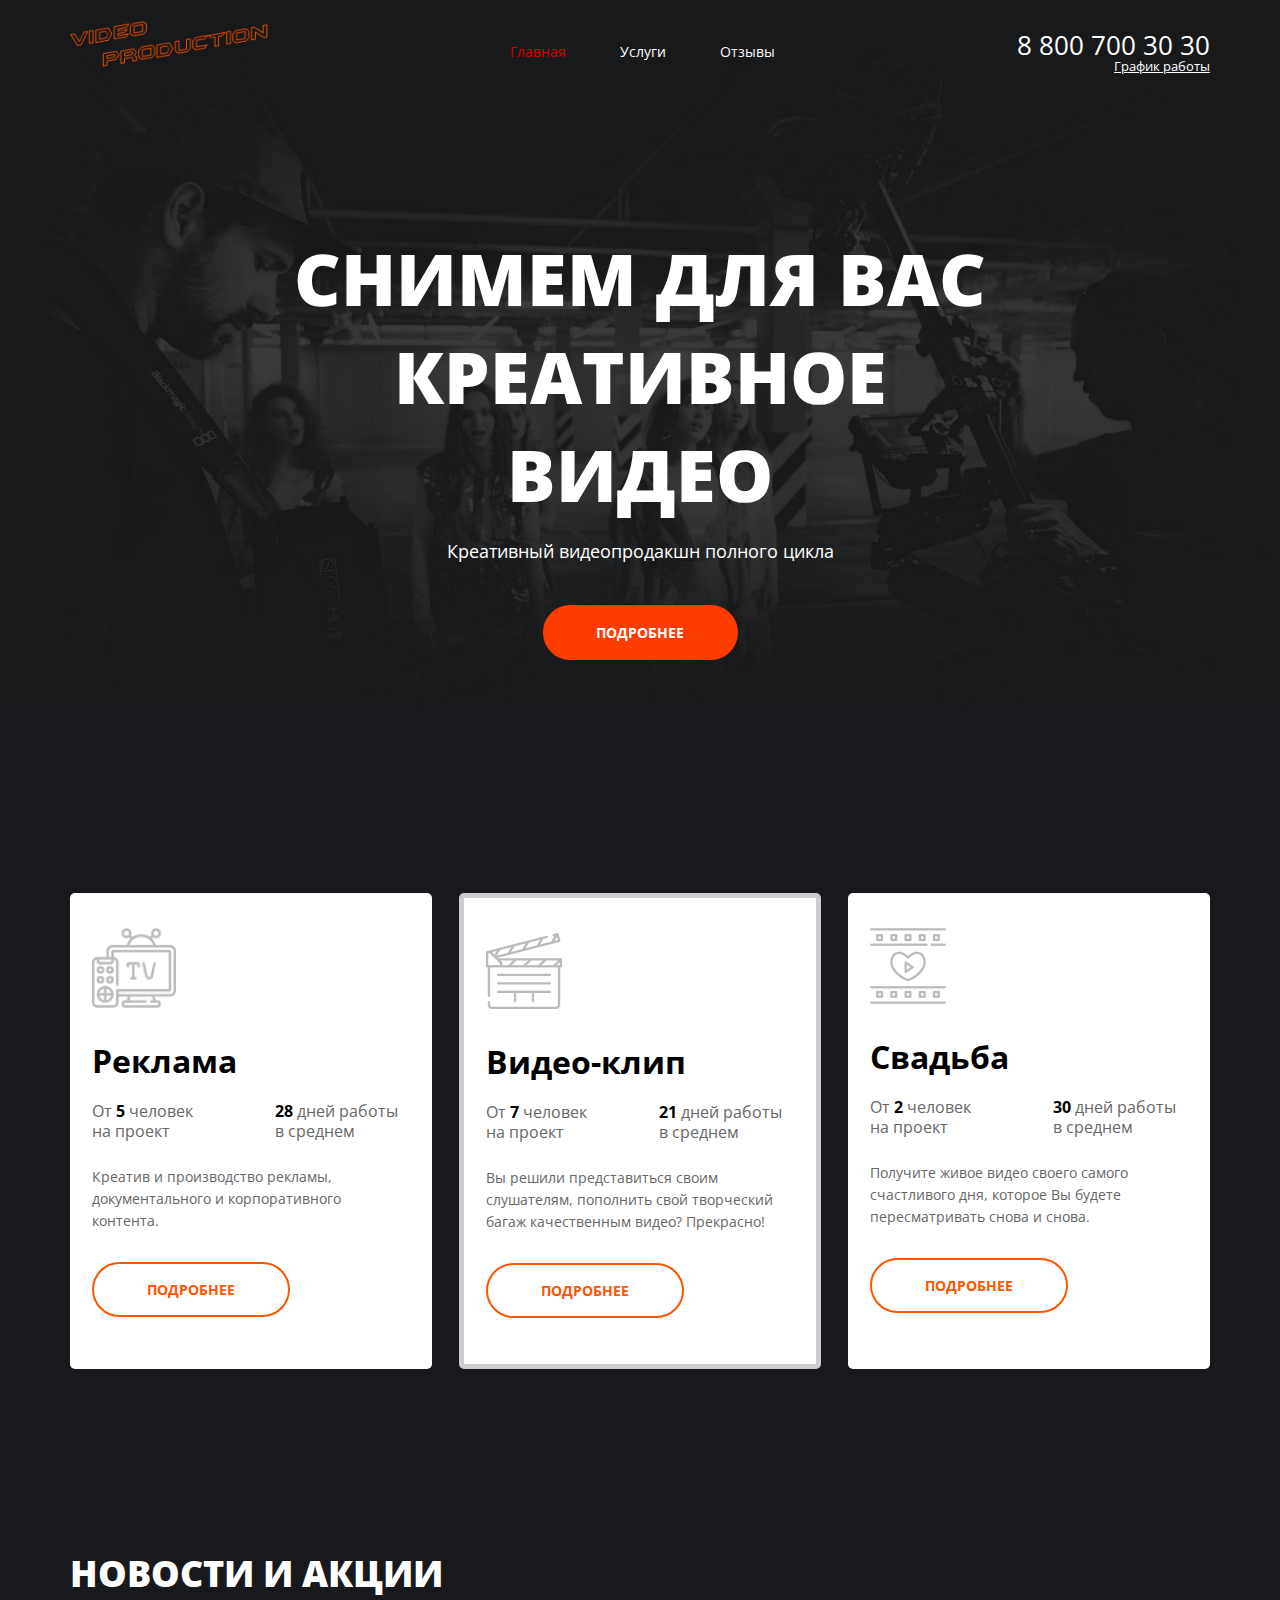
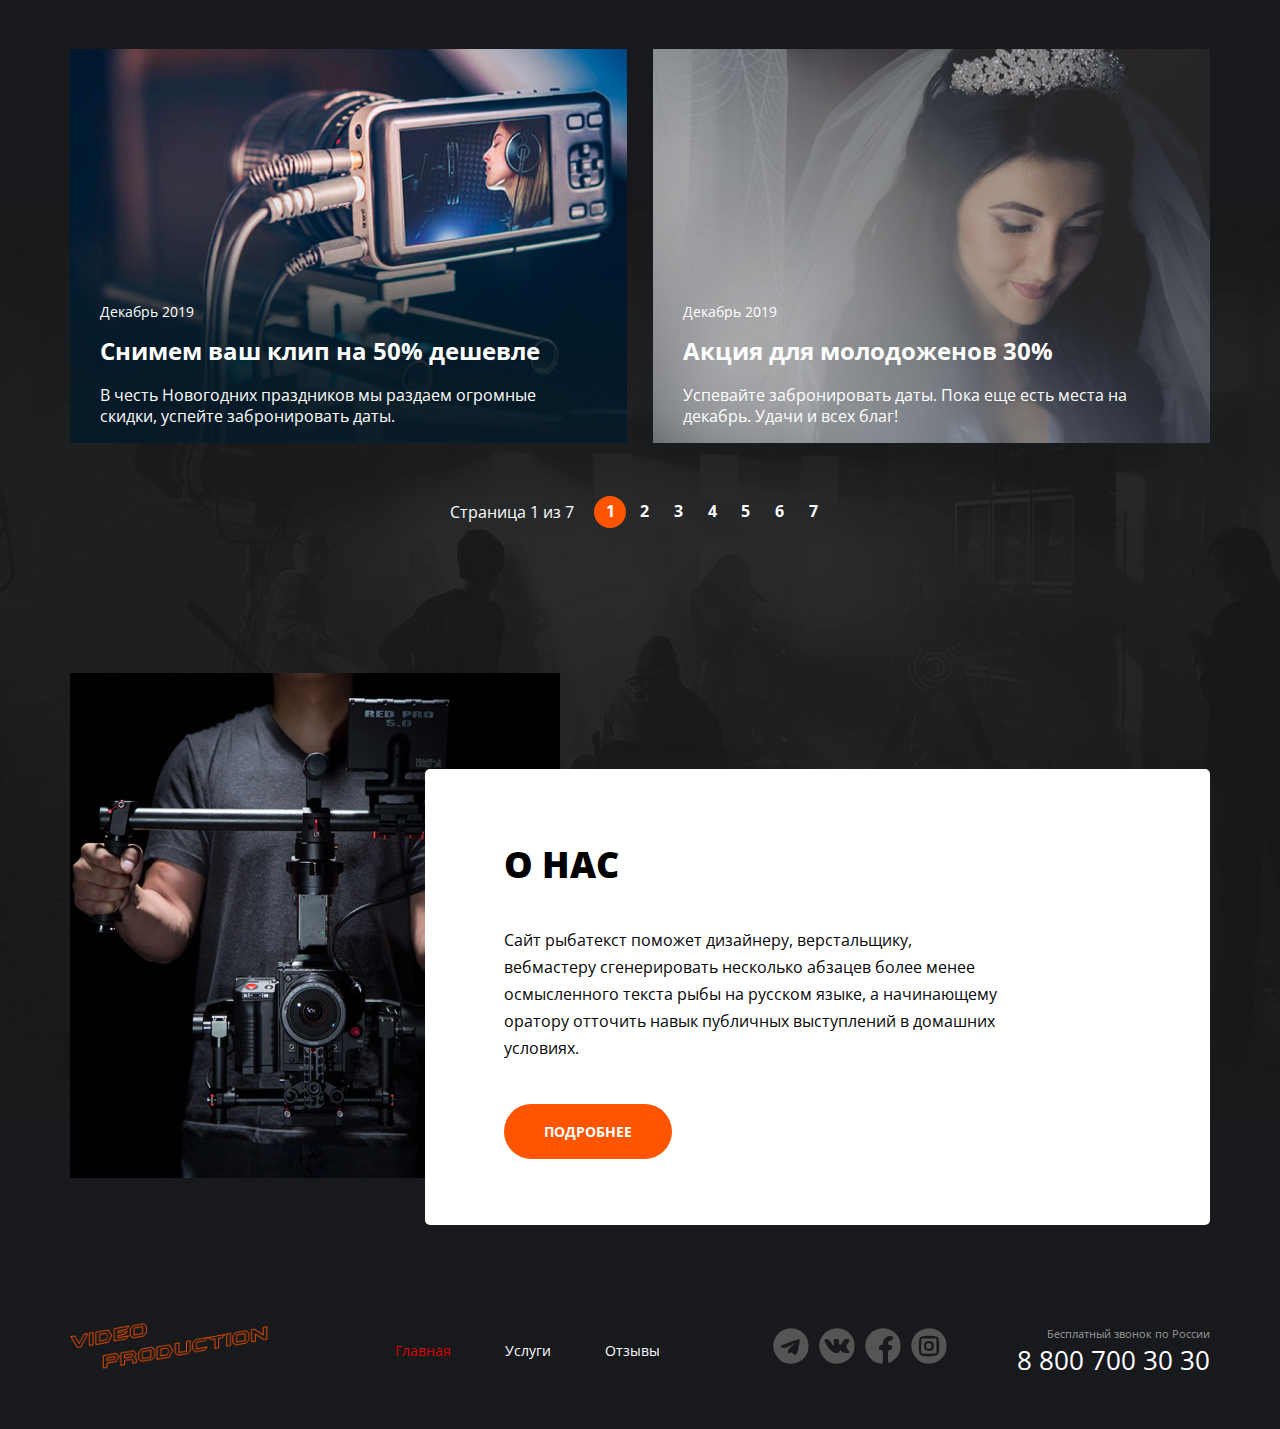
==== index.html @ 67d1aa1d "Сделал переход на страничку УСЛУГИ возможным" ====
<!DOCTYPE html>
<html lang="ru">

<head>
    <meta charset="UTF-8">
    <meta http-equiv="X-UA-Compatible" content="IE=edge">
    <meta name="viewport" content="width=device-width, initial-scale=1.0">
    <title>VIDEO PRODUCTION</title>
    <link rel="preconnect" href="https://fonts.gstatic.com">
    <link href="https://fonts.googleapis.com/css2?family=Open+Sans:wght@400;700;800&display=swap" rel="stylesheet">
    <link rel="stylesheet" href="./css/style.css">
</head>

<body>
    <div class="wrapper mane-page-wrapper">

        <header class="header">
            <div class="container">
                <a href="#" class="logo">
                    <img src="./logo/logo.png" alt="video production" class="logo__img">
                </a>
                <nav class="menu">
                    <ul class="menu__list">
                        <li class="menu__item menu__item_active"><a href="#" class="menu__link">Главная</a></li>
                        <li class="menu__item"><a href="./services.html" class="menu__link">Услуги</a></li>
                        <li class="menu__item"><a href="#" class="menu__link">Отзывы</a></li>
                    </ul>
                </nav>
                <address class="contacts">
                    <a href="tel:+78007003030" class="contacts__phone">8 800 700 30 30</a>
                    <div class="contacts__dropdown-title">График работы</div>
                </address>
            </div>
        </header>

        <main class="main">
            <section class="hero--section">
                <div class="container">
                    <div class="hero__content">
                        <div class="head__main">
                            <h1 class="main__title">Снимем для вас креативное видео</h1>
                            <h4 class="main__info">Креативный видеопродакшн полного цикла</h4>
                            <a href="#" class="main__btn-info">Подробнее</a>
                        </div>
                    </div>
                </div>
            </section>

            <section class="services--section">
                <div class="container">
                    <div class="services">
                        <div class="services__block">
                            <img src="./icons/tv.png" alt="1" class="services__img">
                            <h3 class="services__title">Реклама</h3>
                            <div class="services__info">
                                <div class="services__peoples">От <span>5</span> человек на проект</div>
                                <div class="services__days"><span>28</span> дней работы в среднем</div>
                            </div>
                            <p class="services__main-text">Креатив и производство рекламы, документального и
                                корпоративного контента.</p>
                            <a href="#" class="services__more-info">Подробнее</a>
                        </div>
                        <div class="services__block">
                            <img src="./icons/clapper.png" alt="2" class="services__img">
                            <h3 class="services__title">Видео-клип</h3>
                            <div class="services__info">
                                <div class="services__peoples">От <span>7</span> человек на проект</div>
                                <div class="services__days"><span>21</span> дней работы в среднем</div>
                            </div>
                            <p class="services__main-text">Вы решили представиться своим слушателям, пополнить свой
                                творческий багаж качественным видео? Прекрасно! </p>
                            <a href="#" class="services__more-info">Подробнее</a>
                        </div>
                        <div class="services__block">
                            <img src="./icons/film.png" alt="3" class="services__img">
                            <h3 class="services__title">Свадьба</h3>
                            <div class="services__info">
                                <div class="services__peoples">От <span>2</span> человек на проект</div>
                                <div class="services__days"><span>30</span> дней работы в среднем</div>
                            </div>
                            <p class="services__main-text">Получите живое видео своего самого счастливого дня,
                                которое
                                Вы будете пересматривать снова и снова.</p>
                            <a href="#" class="services__more-info">Подробнее</a>
                        </div>
                    </div>
                </div>
            </section>

            <section class="news_and_promo--section">
                <div class="news_and_promo">
                    <div class="container">
                        <h2 class="nap__title">Новости и акции</h2>
                        <div class="nap__promo-blocks">
                            <div class="nap__promo camera">
                                <img src="#" alt="" class="nap__img">
                                <time class="nap__date">Декабрь 2019</time>
                                <h3 class="nap__promo-title">Снимем ваш клип на 50% дешевле</h3>
                                <p class="nap__info">В честь Новогодних праздников мы раздаем огромные скидки,
                                    успейте
                                    забронировать даты.</p>

                            </div>
                            <div class="nap__promo wedding">
                                <img src="#" alt="" class="nap__img">
                                <time class="nap__date">Декабрь 2019</time>
                                <h3 class="nap__promo-title">Акция для молодоженов 30%</h3>
                                <p class="nap__info">Успевайте забронировать даты. Пока еще есть места на декабрь.
                                    Удачи и
                                    всех благ!</p>
                            </div>
                        </div>
                        <div class="paginator">
                            <div class="paginator__display">Страница 1 из 7</div>
                            <ul class="paginator__list">
                                <li class="paginator__item paginator__item_active">1</li>
                                <li class="paginator__item">2</li>
                                <li class="paginator__item">3</li>
                                <li class="paginator__item">4</li>
                                <li class="paginator__item">5</li>
                                <li class="paginator__item">6</li>
                                <li class="paginator__item">7</li>
                            </ul>
                        </div>
                    </div>
                </div>
            </section>

            <section class="about-us--section">
                <div class="container">
                    <div class="about-us">
                        <div class="about-us__block">
                            <h3 class="about-us__title">О нас</h3>
                            <p class="about-us__text">Сайт рыбатекст поможет дизайнеру, верстальщику, вебмастеру
                                сгенерировать несколько абзацев более менее осмысленного текста рыбы на русском
                                языке, а
                                начинающему оратору отточить навык публичных выступлений в домашних условиях. </p>
                            <a href="#" class="about-us__btn">Подробнее</a>
                        </div>
                        <img src="./img/cameraman.jpg" alt="Камера" class="about-us__img">
                    </div>
                </div>
            </section>
        </main>

        <footer class="footer">
            <div class="container">
                <a href="#" class="footer__logo"><img src="./logo/logo.png" alt="video production"></a>
                <nav class="footer__menu">
                    <ul class="footer__menu_list">
                        <li class="menu__item menu__item_active"><a href="#" class="menu__link">Главная</a></li>
                        <li class="menu__item"><a href="./services.html" class="menu__link">Услуги</a></li>
                        <li class="menu__item"><a href="#" class="menu__link">Отзывы</a></li>
                    </ul>
                </nav>
                <div class="social">
                    <ul class="social__list">
                        <li class="social__item"><a href="#" class="social__link"><img src="./icons/telegram.svg"
                                    class="social__telegram" alt="telegram"></a></li>
                        <li class="social__item"><a href="#" class="social__link"><img src="./icons/vk.svg"
                                    class="social__vk" alt="vk"></a></li>
                        <li class="social__item"><a href="#" class="social__link"><img src="./icons/f.svg"
                                    class="social__facebook" alt="facebook"></a>
                        </li>
                        <li class="social__item"><a href="#" class="social__link"><img src="./icons/in.svg"
                                    class="social__instagram" alt="instagram"></a></li>
                    </ul>
                </div>
                <address class="footer__contacts">
                    <div class="footer__contacts_info">Бесплатный звонок по России</div>
                    <a href="tel:+78007003030" class="contacts__phone">8 800 700 30 30</a>
                </address>
            </div>
        </footer>
    </div>
</body>

</html>
---- css/style.css ----
@import url(./layout/normalize.css);
@import url(./layout/base.css);
@import url(./blocks/header.css);
@import url(./blocks/menu.css);
@import url(./blocks/contacts.css);
@import url(./blocks/page-wrapper.css);
@import url(./blocks/head-main.css);
@import url(./blocks/services.css);
@import url(./blocks/news_and_promo.css);
@import url(./blocks/paginator.css);
@import url(./blocks/about-us.css);
@import url(./blocks/footer.css);
@import url(./blocks/social.css);
@import url(./blocks/breadcrumps.css);
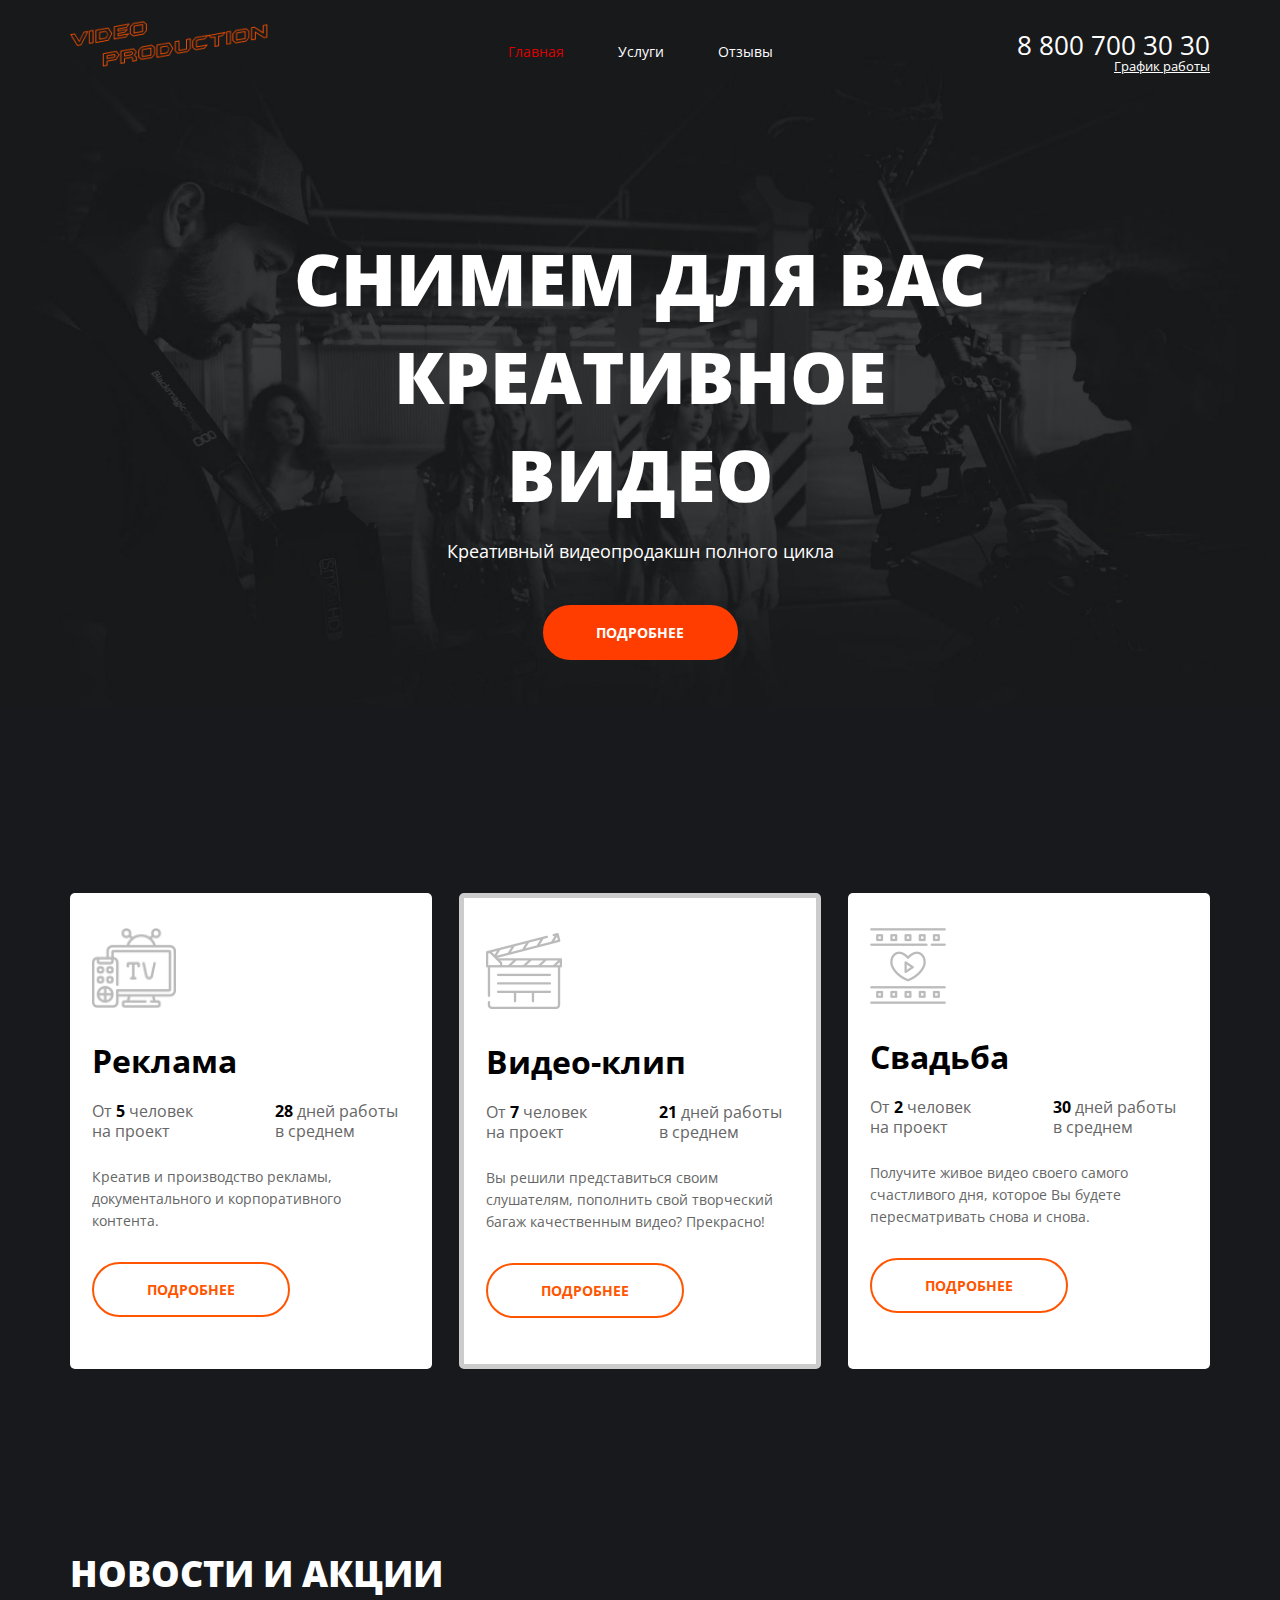
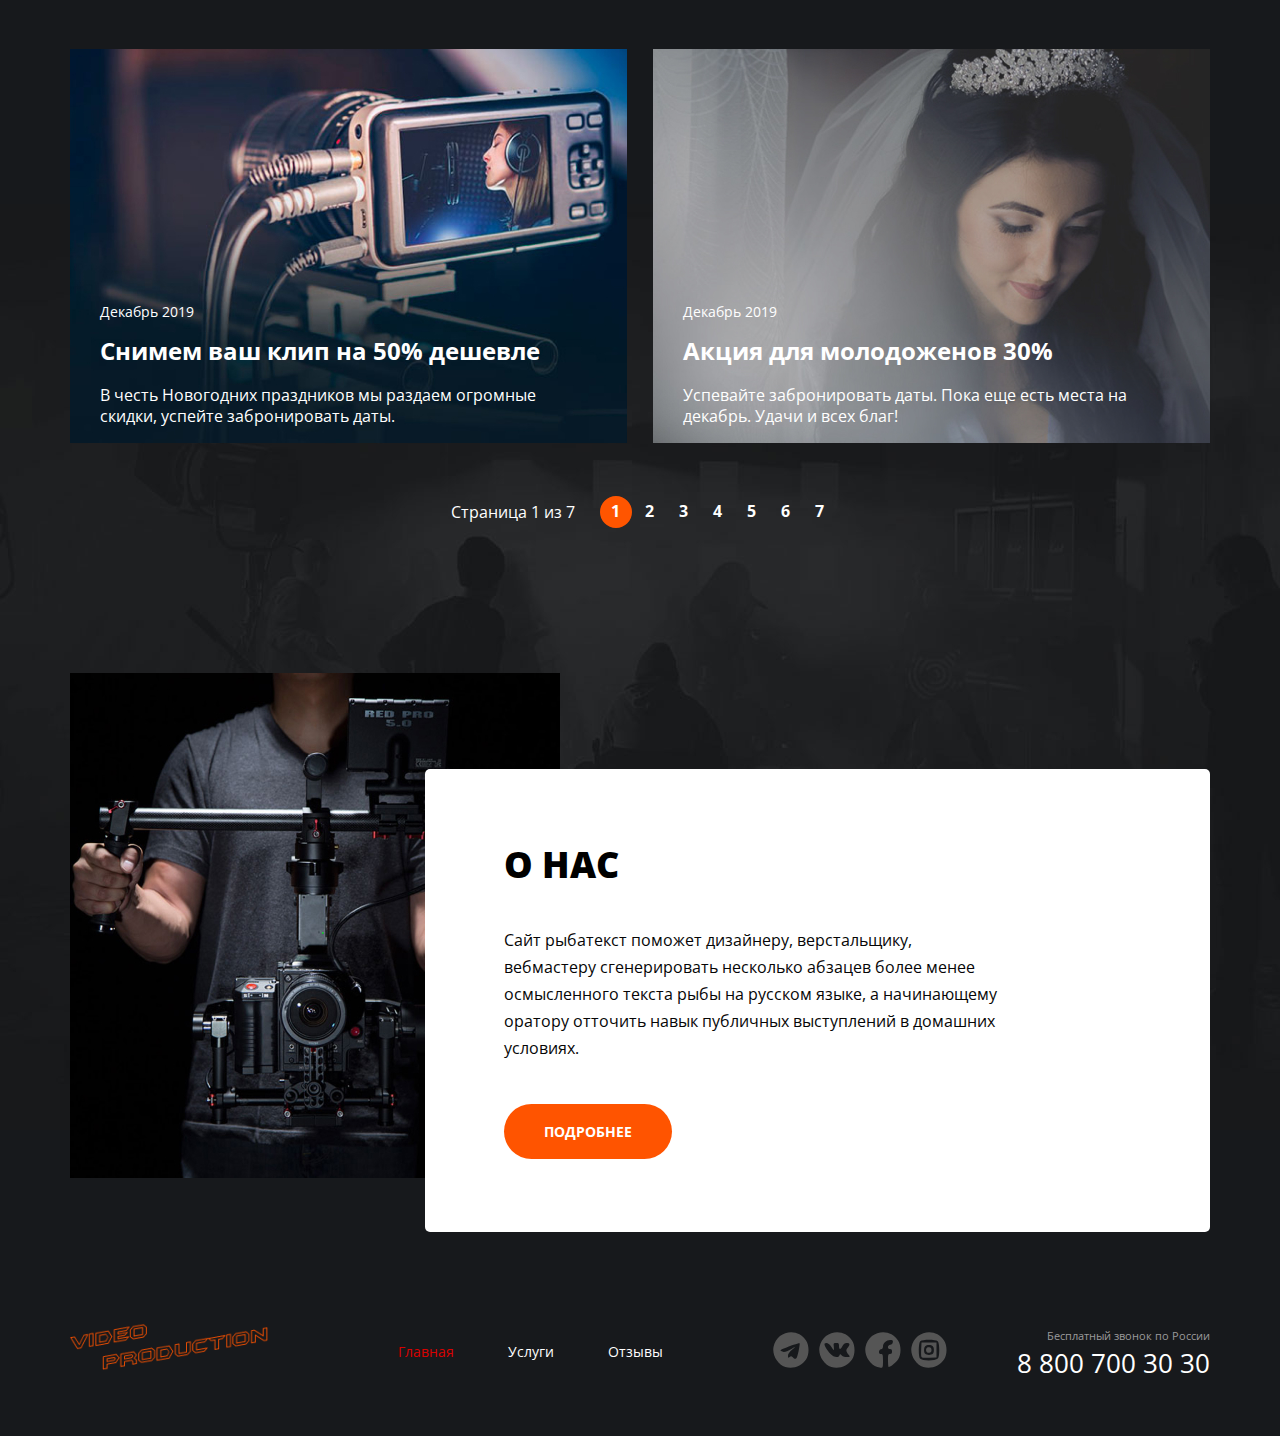
==== commit 8c316956: "Убрал absolute. Прижал футер к низу" ====
--- a/index.html
+++ b/index.html
@@ -129,6 +129,7 @@
             <section class="about-us--section">
                 <div class="container">
                     <div class="about-us">
+                        <img src="./img/cameraman.jpg" alt="Камера" class="about-us__img">
                         <div class="about-us__block">
                             <h3 class="about-us__title">О нас</h3>
                             <p class="about-us__text">Сайт рыбатекст поможет дизайнеру, верстальщику, вебмастеру
@@ -137,7 +138,6 @@
                                 начинающему оратору отточить навык публичных выступлений в домашних условиях. </p>
                             <a href="#" class="about-us__btn">Подробнее</a>
                         </div>
-                        <img src="./img/cameraman.jpg" alt="Камера" class="about-us__img">
                     </div>
                 </div>
             </section>
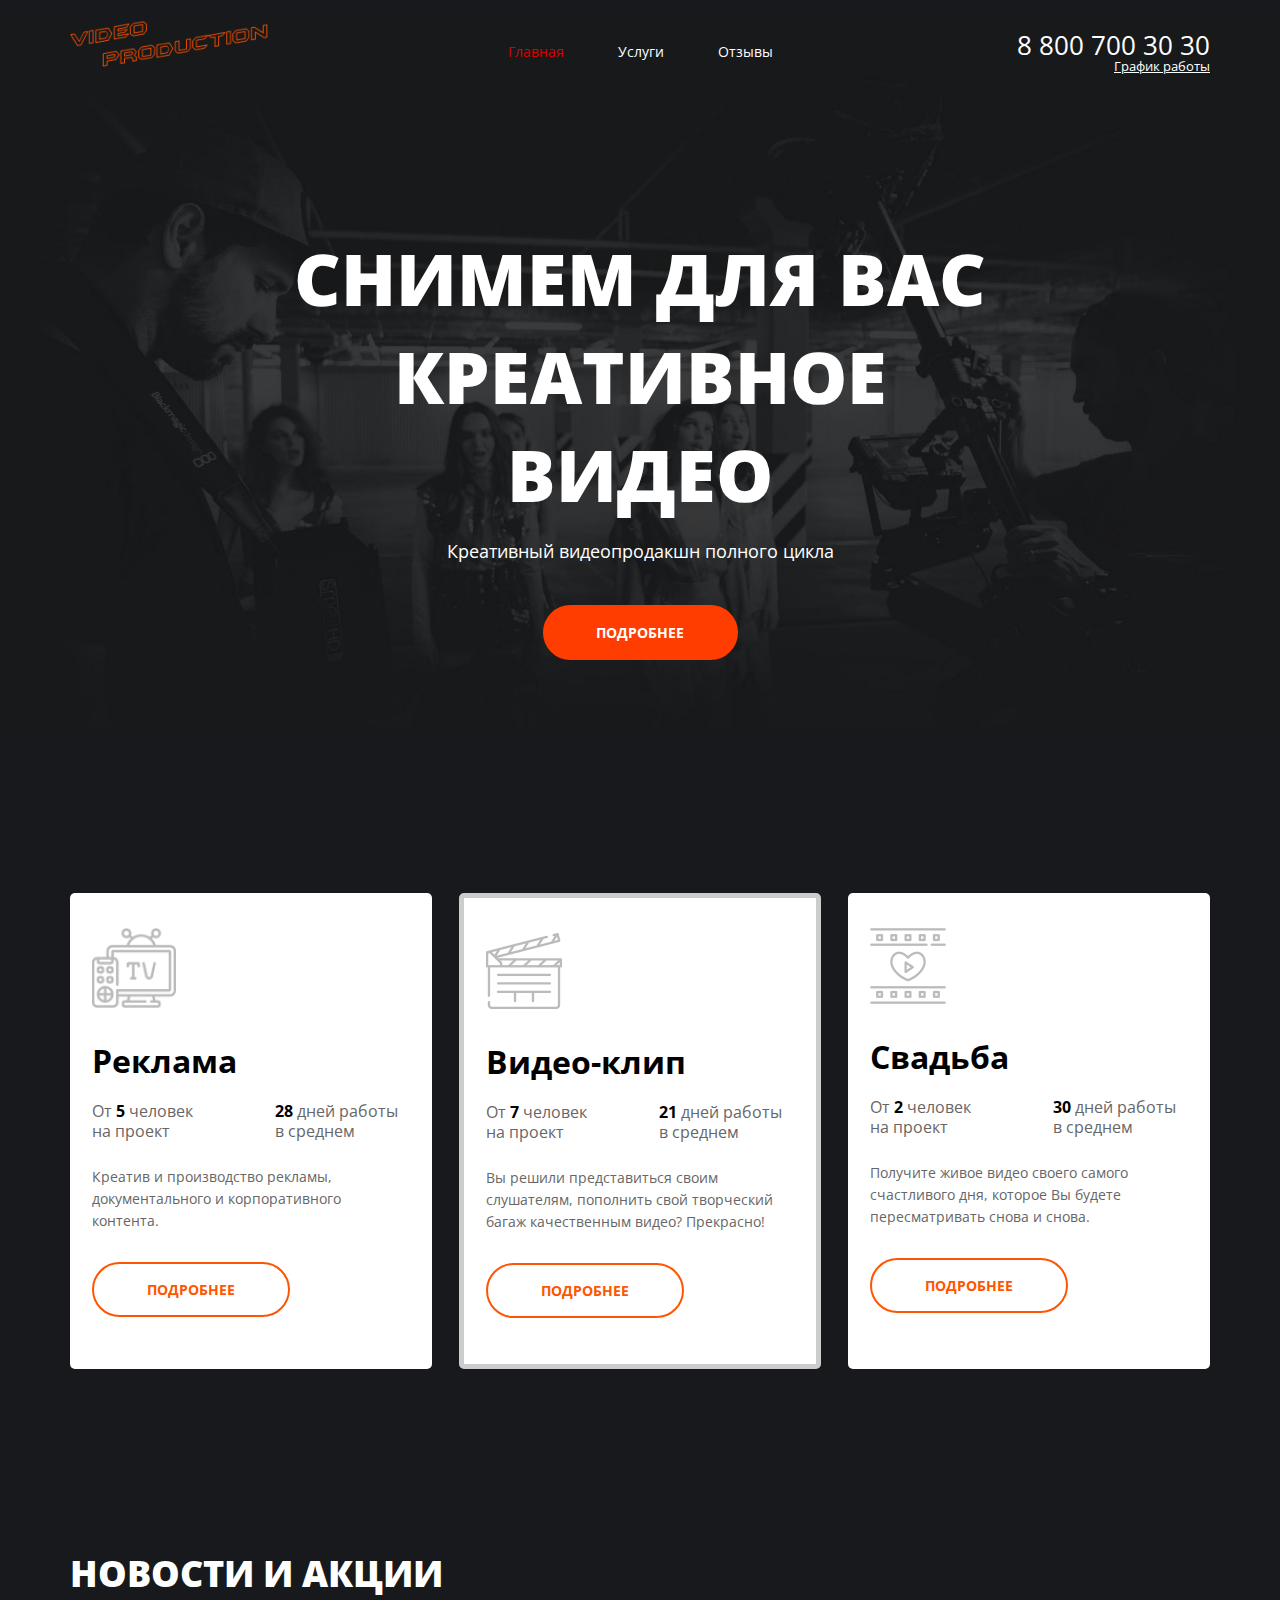
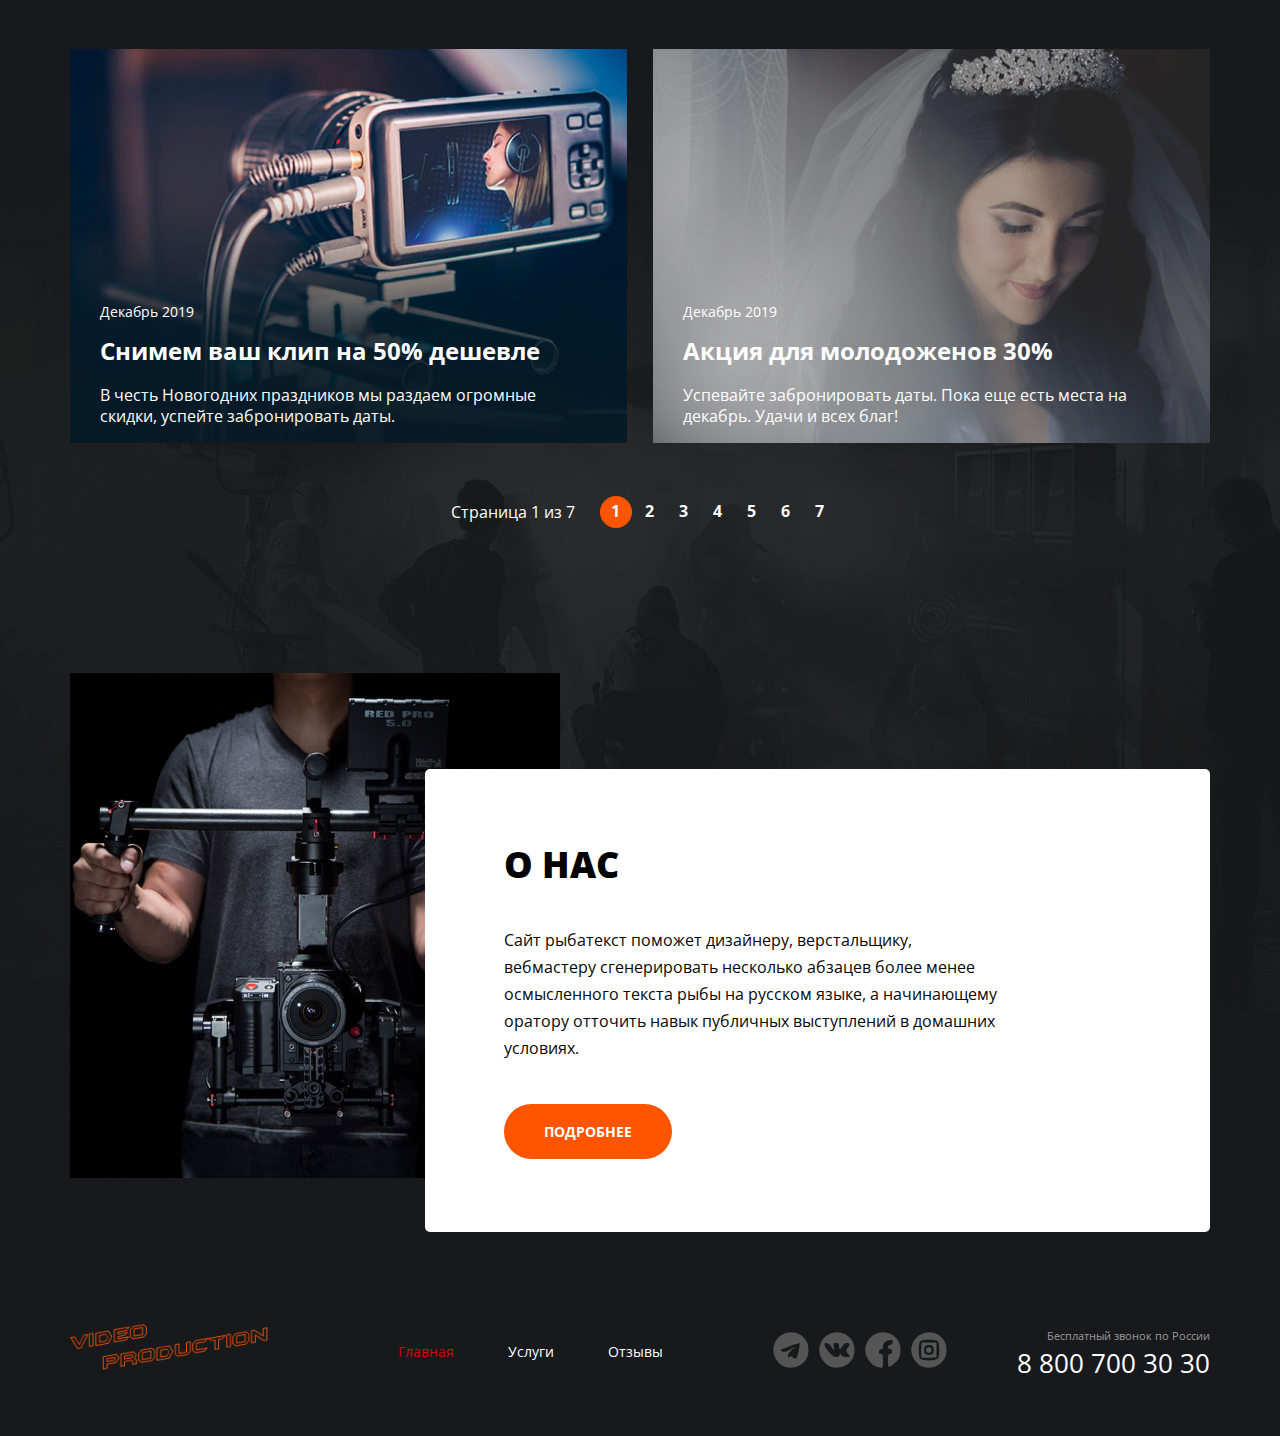
==== commit 7ed36e23: "Верстаю УСЛУГИ" ====
--- a/index.html
+++ b/index.html
@@ -4,7 +4,7 @@
 <head>
     <meta charset="UTF-8">
     <meta http-equiv="X-UA-Compatible" content="IE=edge">
-    <meta name="viewport" content="width=device-width, initial-scale=1.0">
+    <meta name="viewport" content="width=1200, initial-scale=1.0">
     <title>VIDEO PRODUCTION</title>
     <link rel="preconnect" href="https://fonts.gstatic.com">
     <link href="https://fonts.googleapis.com/css2?family=Open+Sans:wght@400;700;800&display=swap" rel="stylesheet">
@@ -58,7 +58,7 @@
                             </div>
                             <p class="services__main-text">Креатив и производство рекламы, документального и
                                 корпоративного контента.</p>
-                            <a href="#" class="services__more-info">Подробнее</a>
+                            <a href="#" class="btn-info">Подробнее</a>
                         </div>
                         <div class="services__block">
                             <img src="./icons/clapper.png" alt="2" class="services__img">
@@ -69,7 +69,7 @@
                             </div>
                             <p class="services__main-text">Вы решили представиться своим слушателям, пополнить свой
                                 творческий багаж качественным видео? Прекрасно! </p>
-                            <a href="#" class="services__more-info">Подробнее</a>
+                            <a href="#" class="btn-info">Подробнее</a>
                         </div>
                         <div class="services__block">
                             <img src="./icons/film.png" alt="3" class="services__img">
@@ -81,7 +81,7 @@
                             <p class="services__main-text">Получите живое видео своего самого счастливого дня,
                                 которое
                                 Вы будете пересматривать снова и снова.</p>
-                            <a href="#" class="services__more-info">Подробнее</a>
+                            <a href="#" class="btn-info">Подробнее</a>
                         </div>
                     </div>
                 </div>
--- a/css/style.css
+++ b/css/style.css
@@ -11,4 +11,7 @@
 @import url(./blocks/about-us.css);
 @import url(./blocks/footer.css);
 @import url(./blocks/social.css);
-@import url(./blocks/breadcrumps.css);+@import url(./blocks/top-line.css);
+@import url(./blocks/breadcrumbs.css);
+@import url(./blocks/main-services.css);
+@import url(./blocks/partners.css);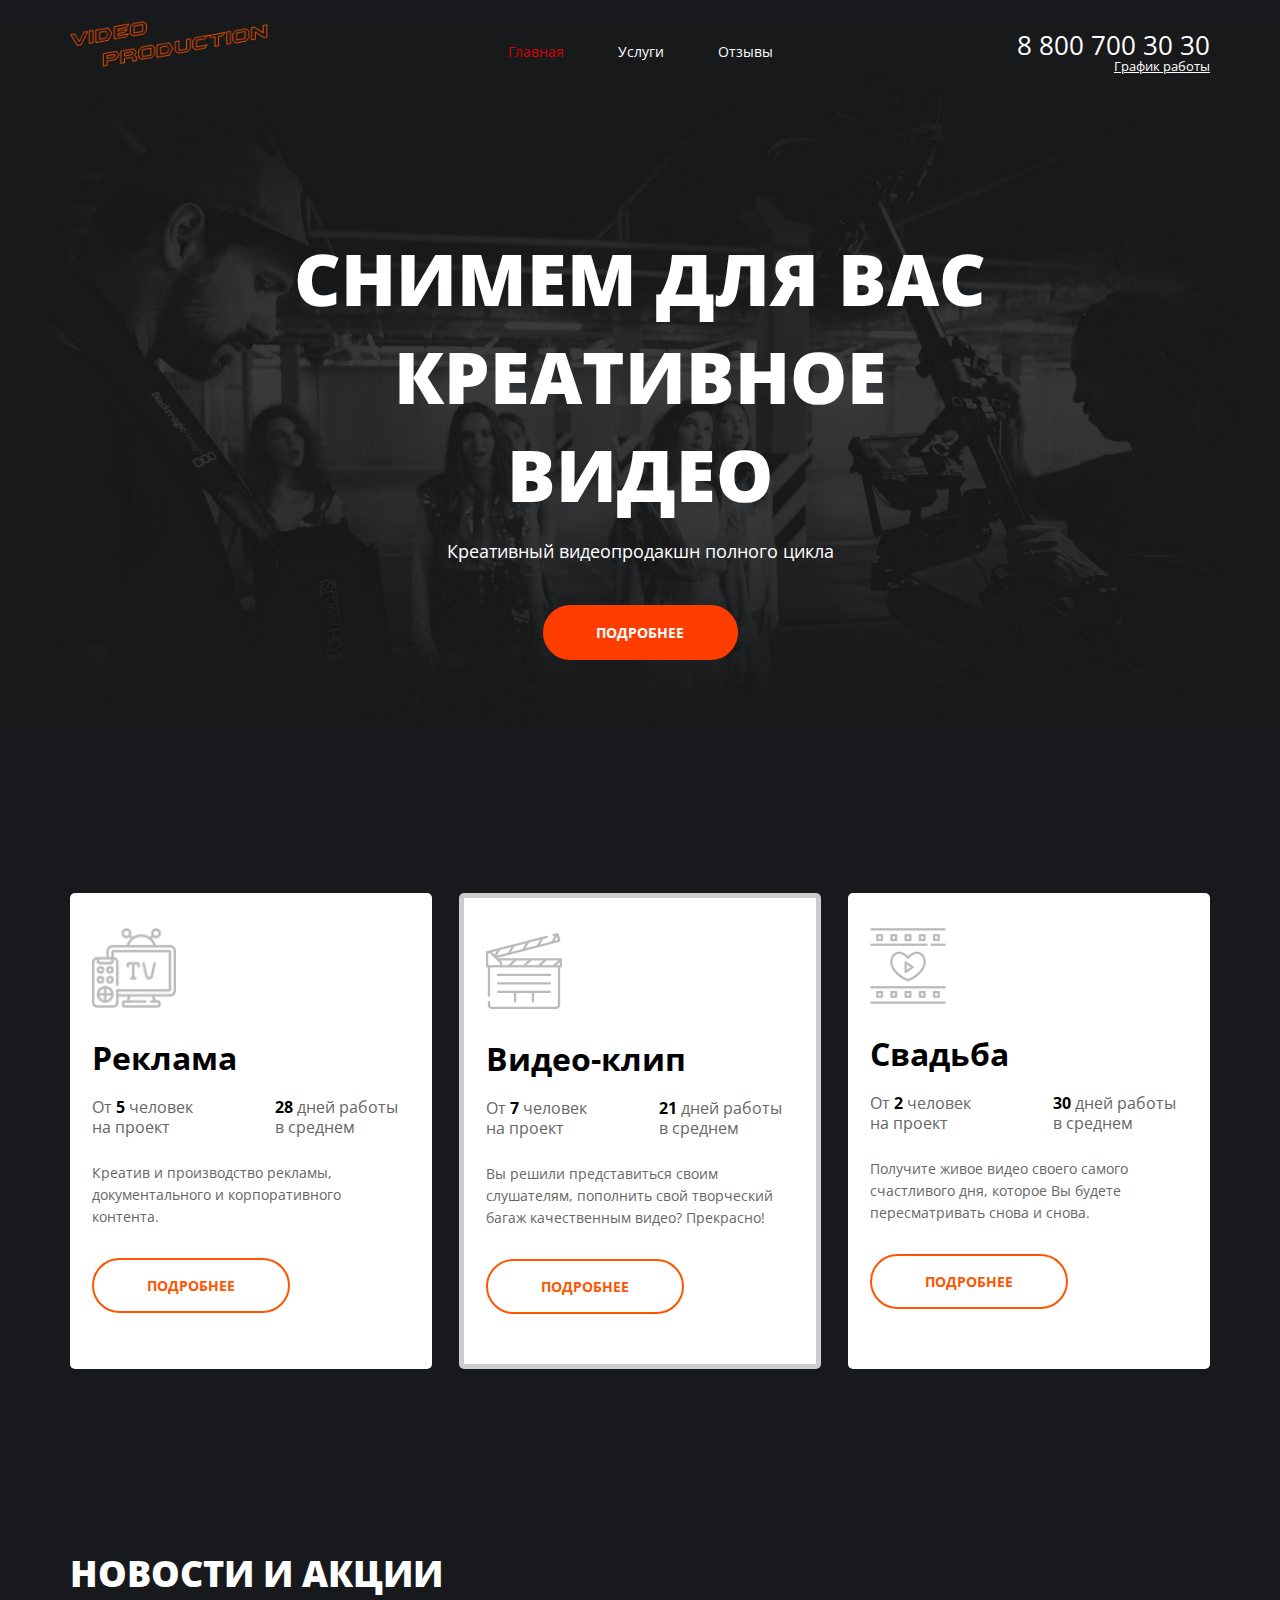
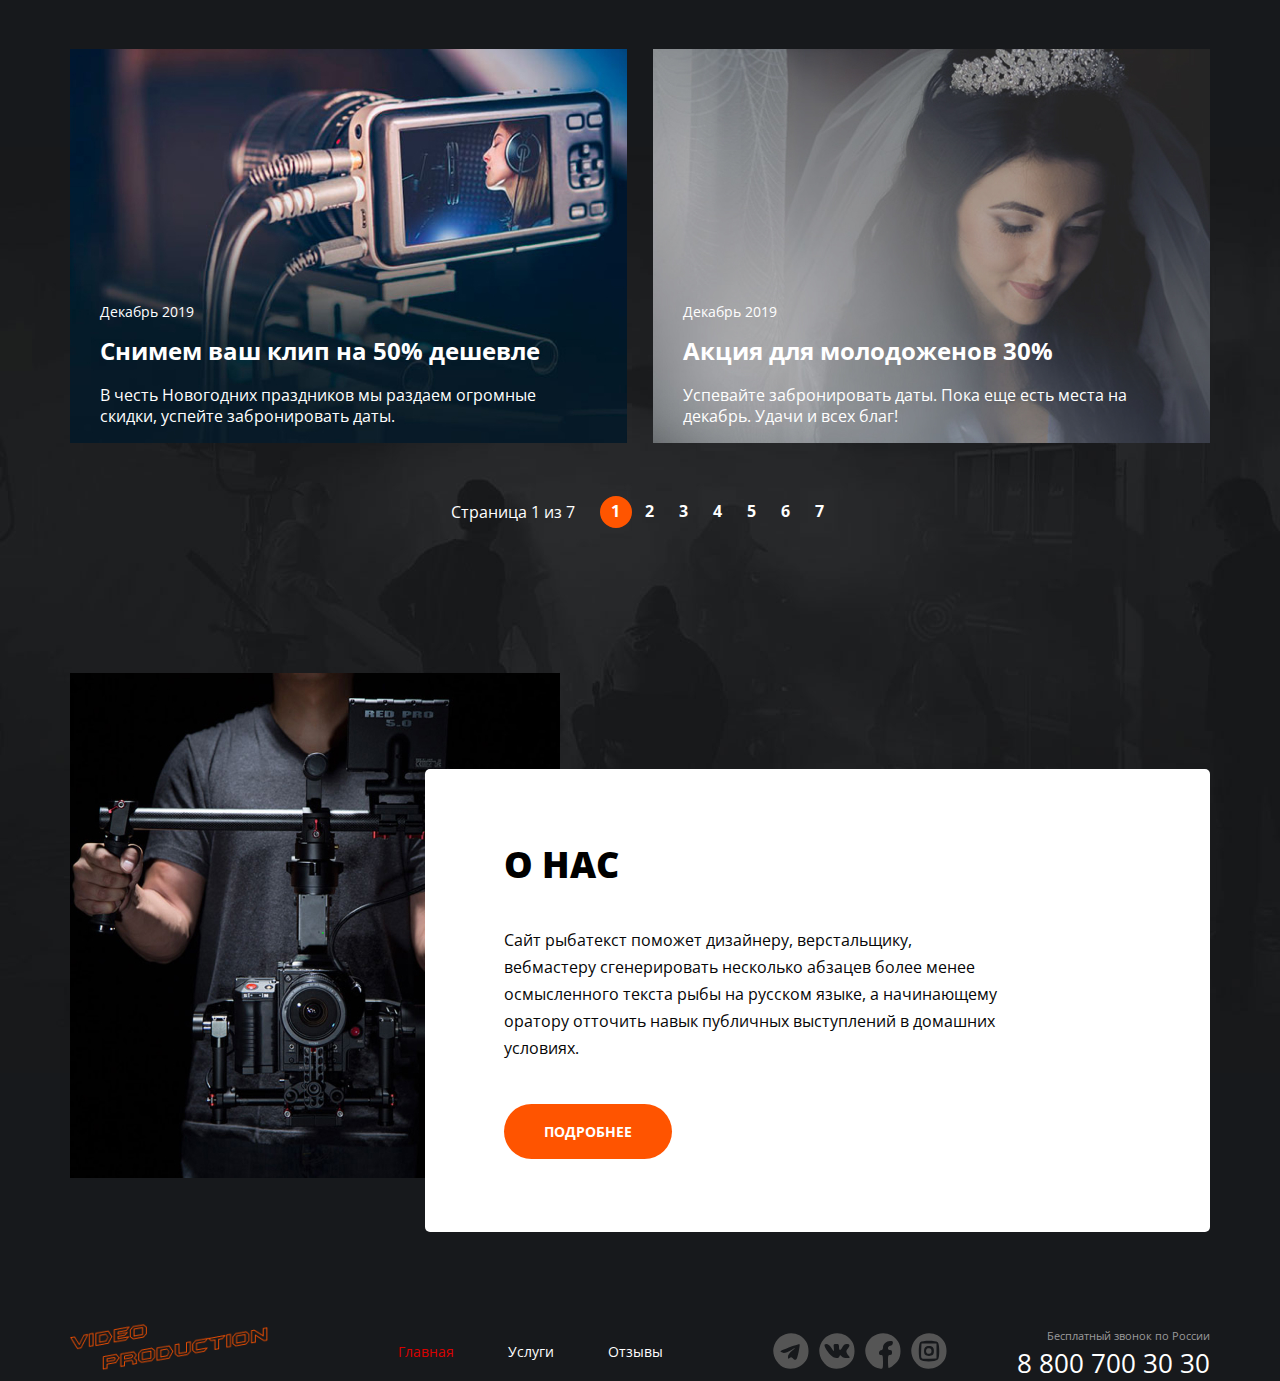
==== commit 5d6b0502: "Продолжаю верстать Отзывы" ====
--- a/index.html
+++ b/index.html
@@ -23,7 +23,7 @@
                     <ul class="menu__list">
                         <li class="menu__item menu__item_active"><a href="#" class="menu__link">Главная</a></li>
                         <li class="menu__item"><a href="./services.html" class="menu__link">Услуги</a></li>
-                        <li class="menu__item"><a href="#" class="menu__link">Отзывы</a></li>
+                        <li class="menu__item"><a href="./reviews.html" class="menu__link">Отзывы</a></li>
                     </ul>
                 </nav>
                 <address class="contacts">
@@ -150,7 +150,7 @@
                     <ul class="footer__menu_list">
                         <li class="menu__item menu__item_active"><a href="#" class="menu__link">Главная</a></li>
                         <li class="menu__item"><a href="./services.html" class="menu__link">Услуги</a></li>
-                        <li class="menu__item"><a href="#" class="menu__link">Отзывы</a></li>
+                        <li class="menu__item"><a href="./reviews.html" class="menu__link">Отзывы</a></li>
                     </ul>
                 </nav>
                 <div class="social">
--- a/css/style.css
+++ b/css/style.css
@@ -14,4 +14,6 @@
 @import url(./blocks/top-line.css);
 @import url(./blocks/breadcrumbs.css);
 @import url(./blocks/main-services.css);
-@import url(./blocks/partners.css);+@import url(./blocks/partners.css);
+@import url(./blocks/welcome.css);
+@import url(./blocks/main-reviews.css);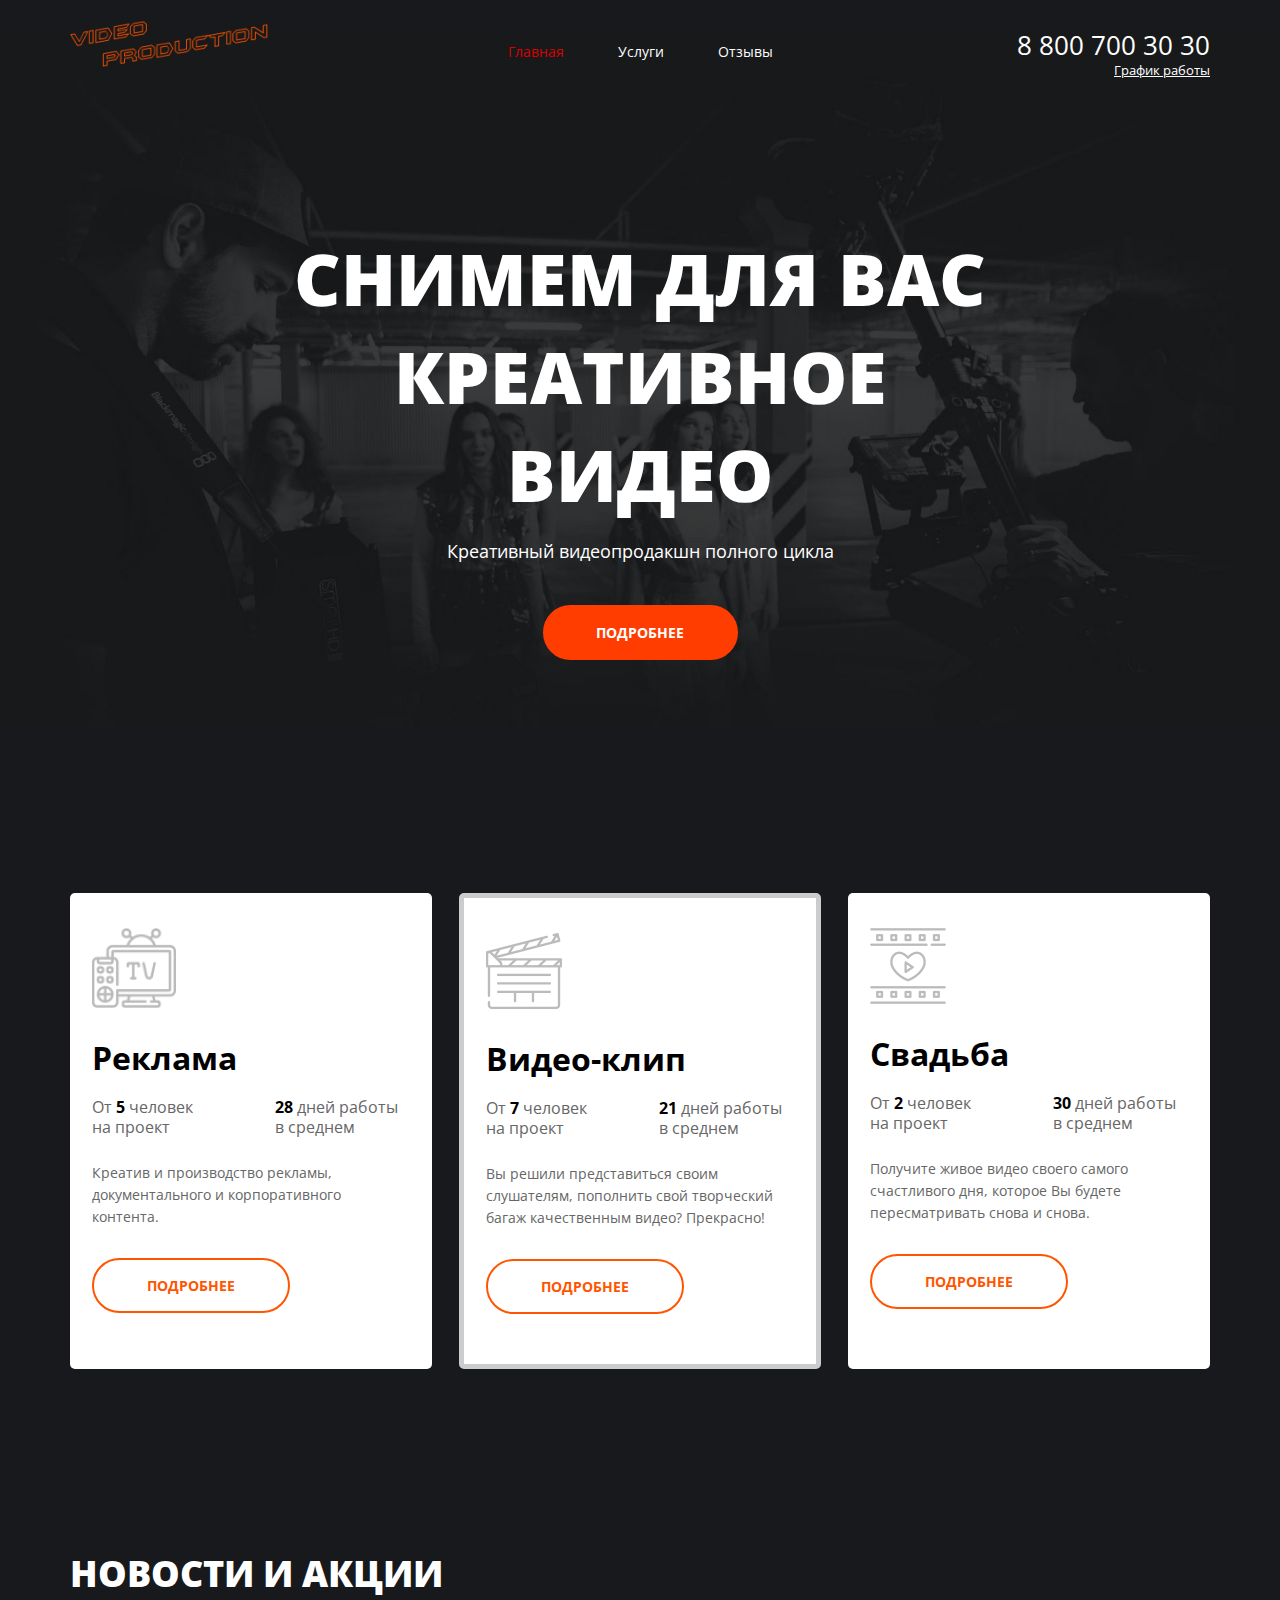
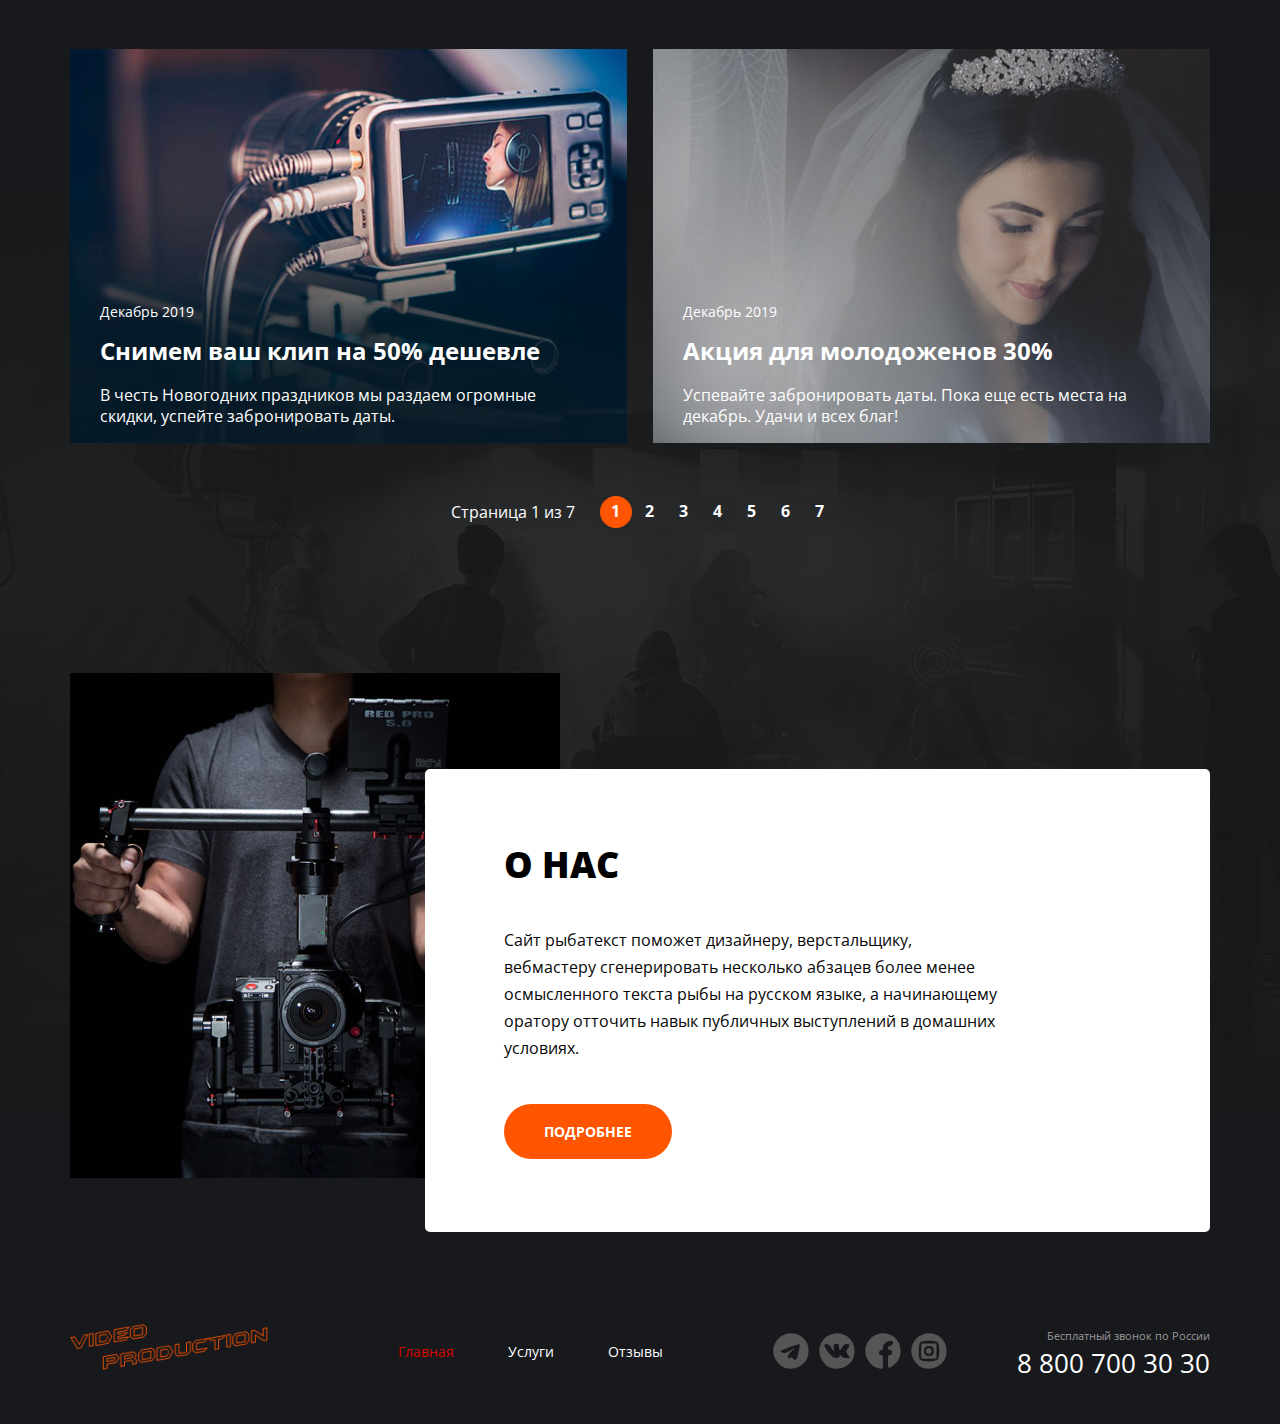
==== commit 3e221c43: "Сделал выпадающее меню" ====
--- a/index.html
+++ b/index.html
@@ -28,7 +28,15 @@
                 </nav>
                 <address class="contacts">
                     <a href="tel:+78007003030" class="contacts__phone">8 800 700 30 30</a>
-                    <div class="contacts__dropdown-title">График работы</div>
+                    <div class="dropdown">
+                        <a class="contacts__dropdown-title">График работы</a>
+                        <div class="dropdown__menu">
+                            <ul class="dropdown__list">
+                                <li class="dropdown__item"><span>пн-вс: 09:00 - 20:00</span></li>
+                                <li class="dropdown__item">Обед: 14:00-14:30</li>
+                            </ul>
+                        </div>
+                    </div>
                 </address>
             </div>
         </header>
--- a/css/style.css
+++ b/css/style.css
@@ -16,4 +16,9 @@
 @import url(./blocks/main-services.css);
 @import url(./blocks/partners.css);
 @import url(./blocks/welcome.css);
-@import url(./blocks/main-reviews.css);+@import url(./blocks/main-reviews.css);
+@import url(./blocks/section-sale.css);
+@import url(./blocks/section-feedback.css);
+@import url(./blocks/form.css);
+@import url(./blocks/hover-transition.css);
+@import url(./blocks/dropdown.css);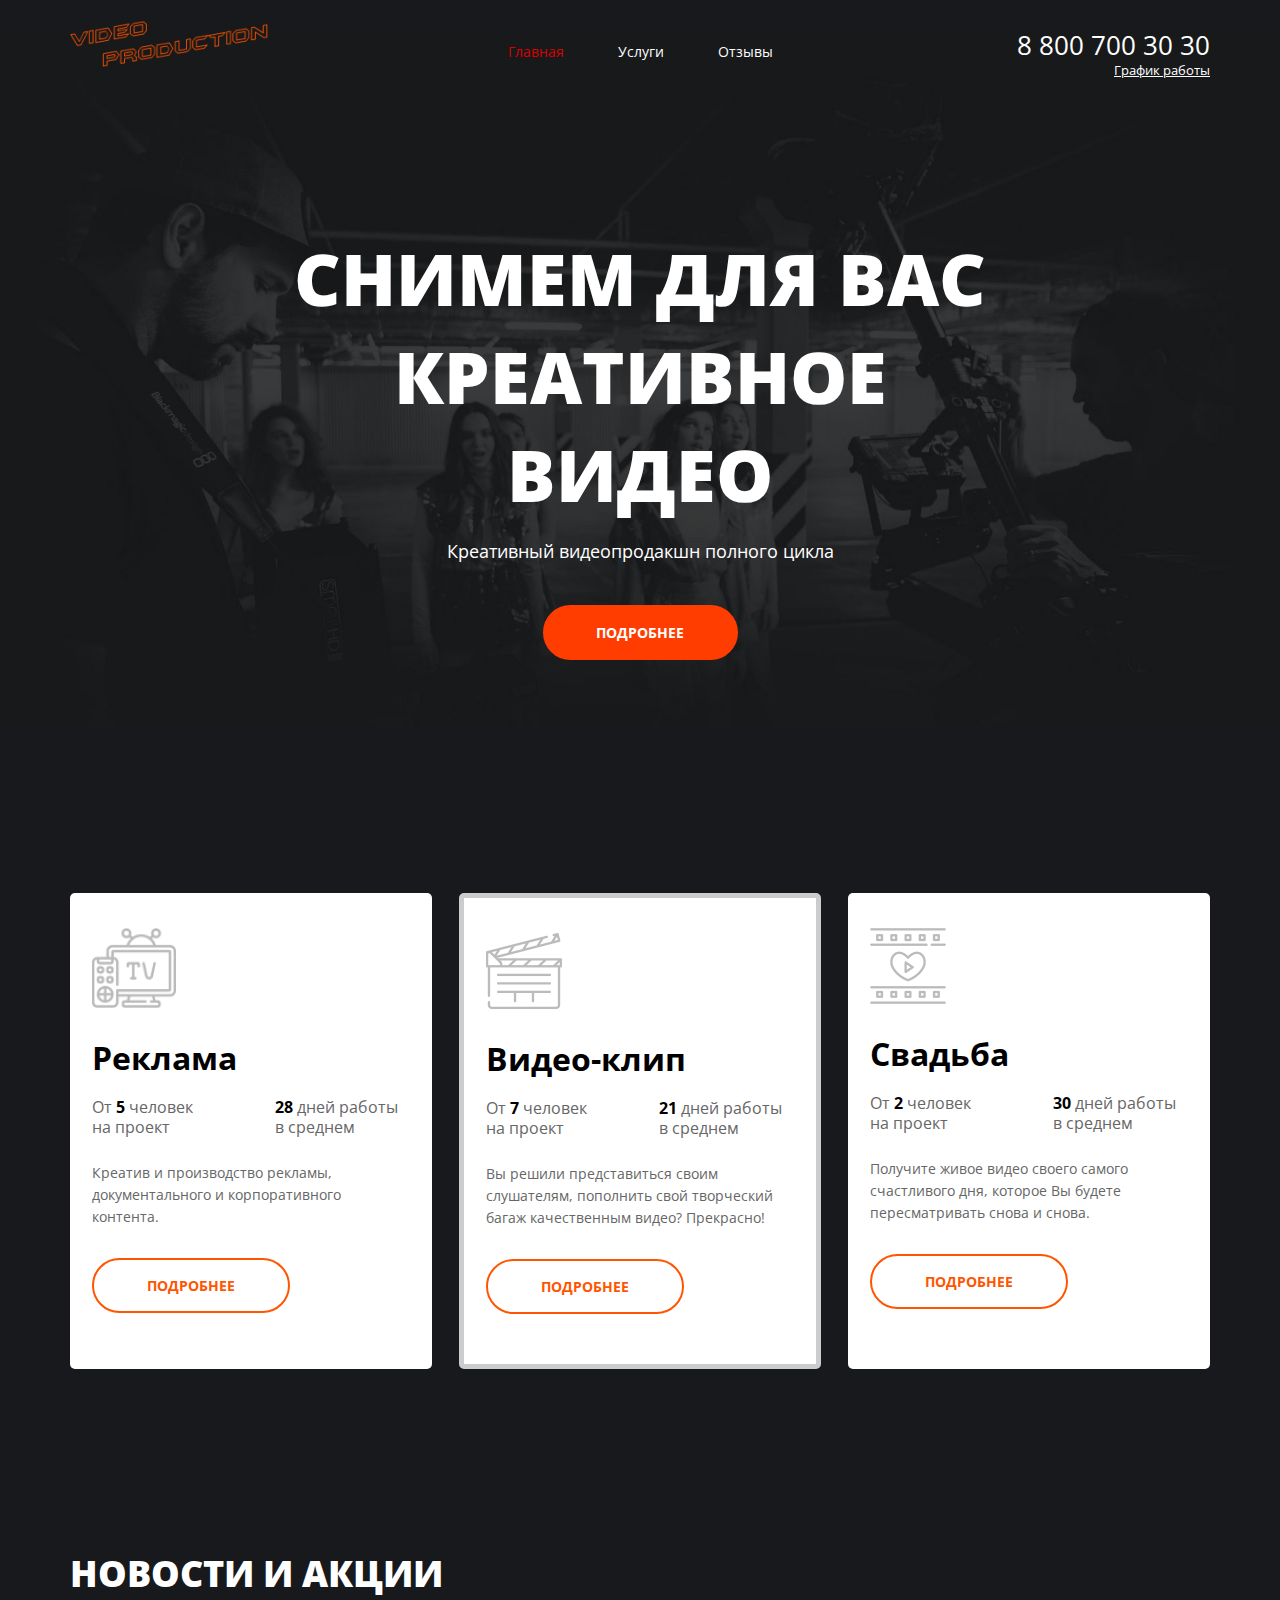
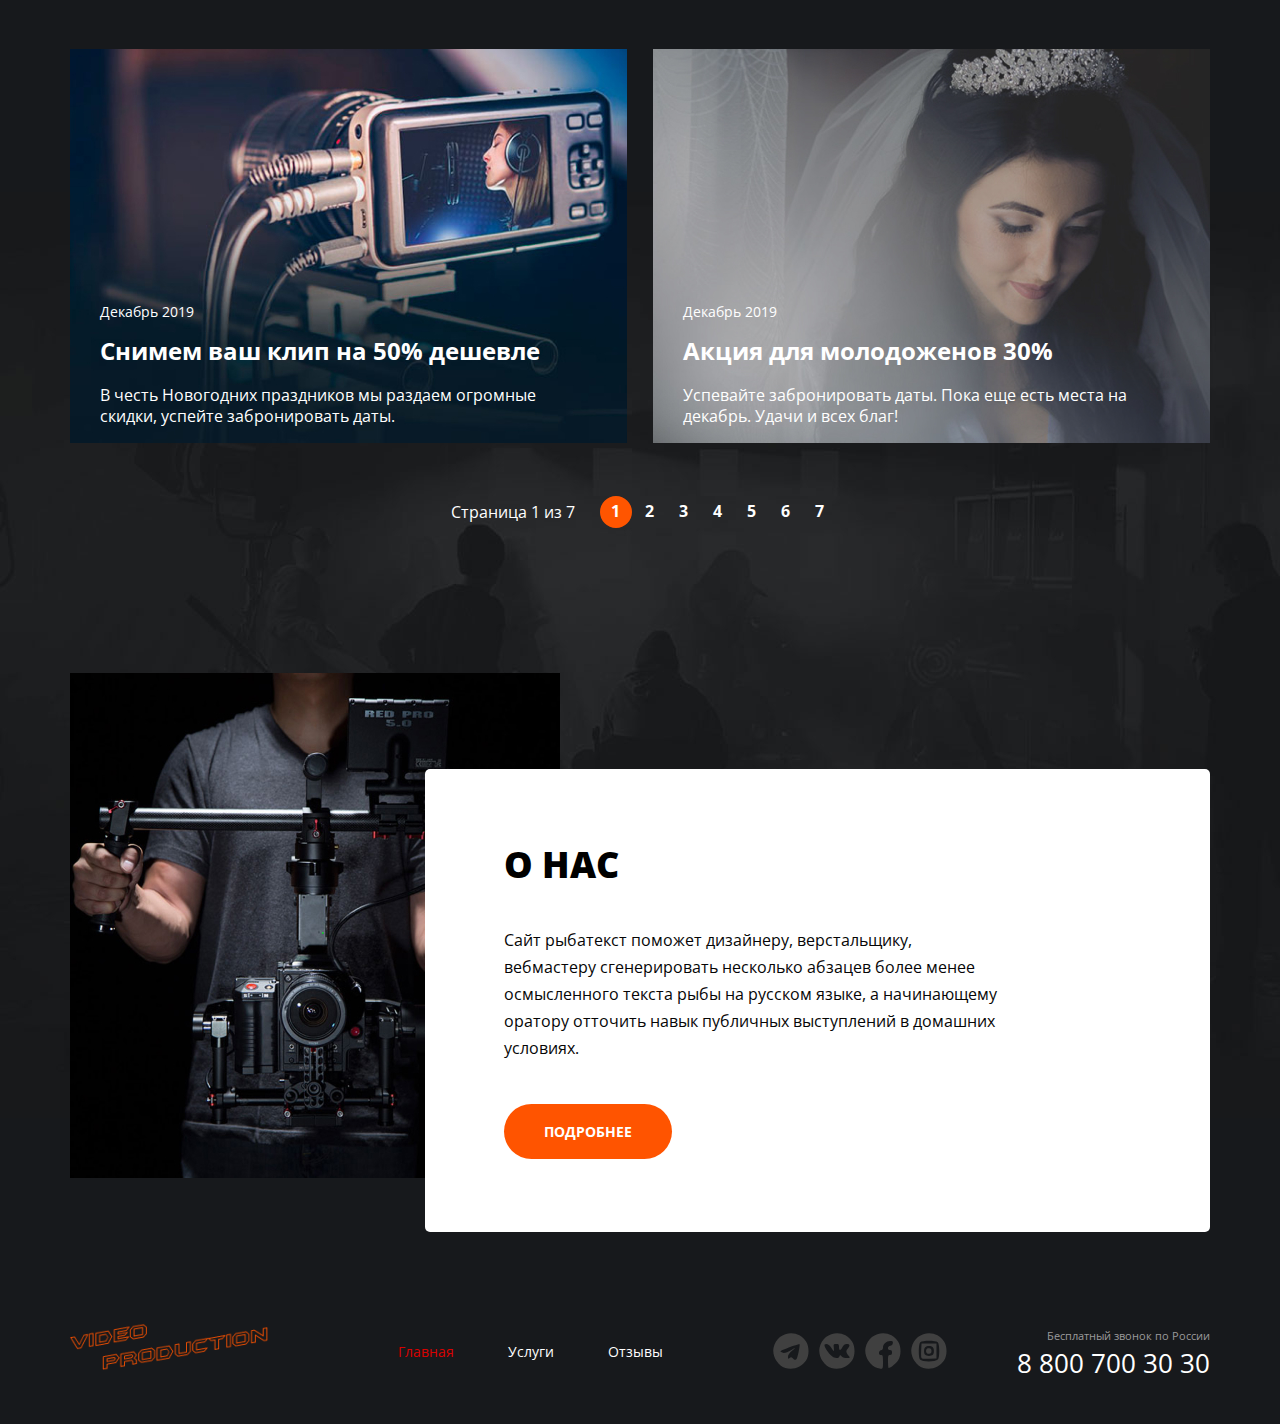
==== commit 3e57aea7: "Внес правки касательно именования модификаторов" ====
--- a/index.html
+++ b/index.html
@@ -121,7 +121,7 @@
                         <div class="paginator">
                             <div class="paginator__display">Страница 1 из 7</div>
                             <ul class="paginator__list">
-                                <li class="paginator__item paginator__item_active">1</li>
+                                <li class="paginator__item paginator__item--active">1</li>
                                 <li class="paginator__item">2</li>
                                 <li class="paginator__item">3</li>
                                 <li class="paginator__item">4</li>
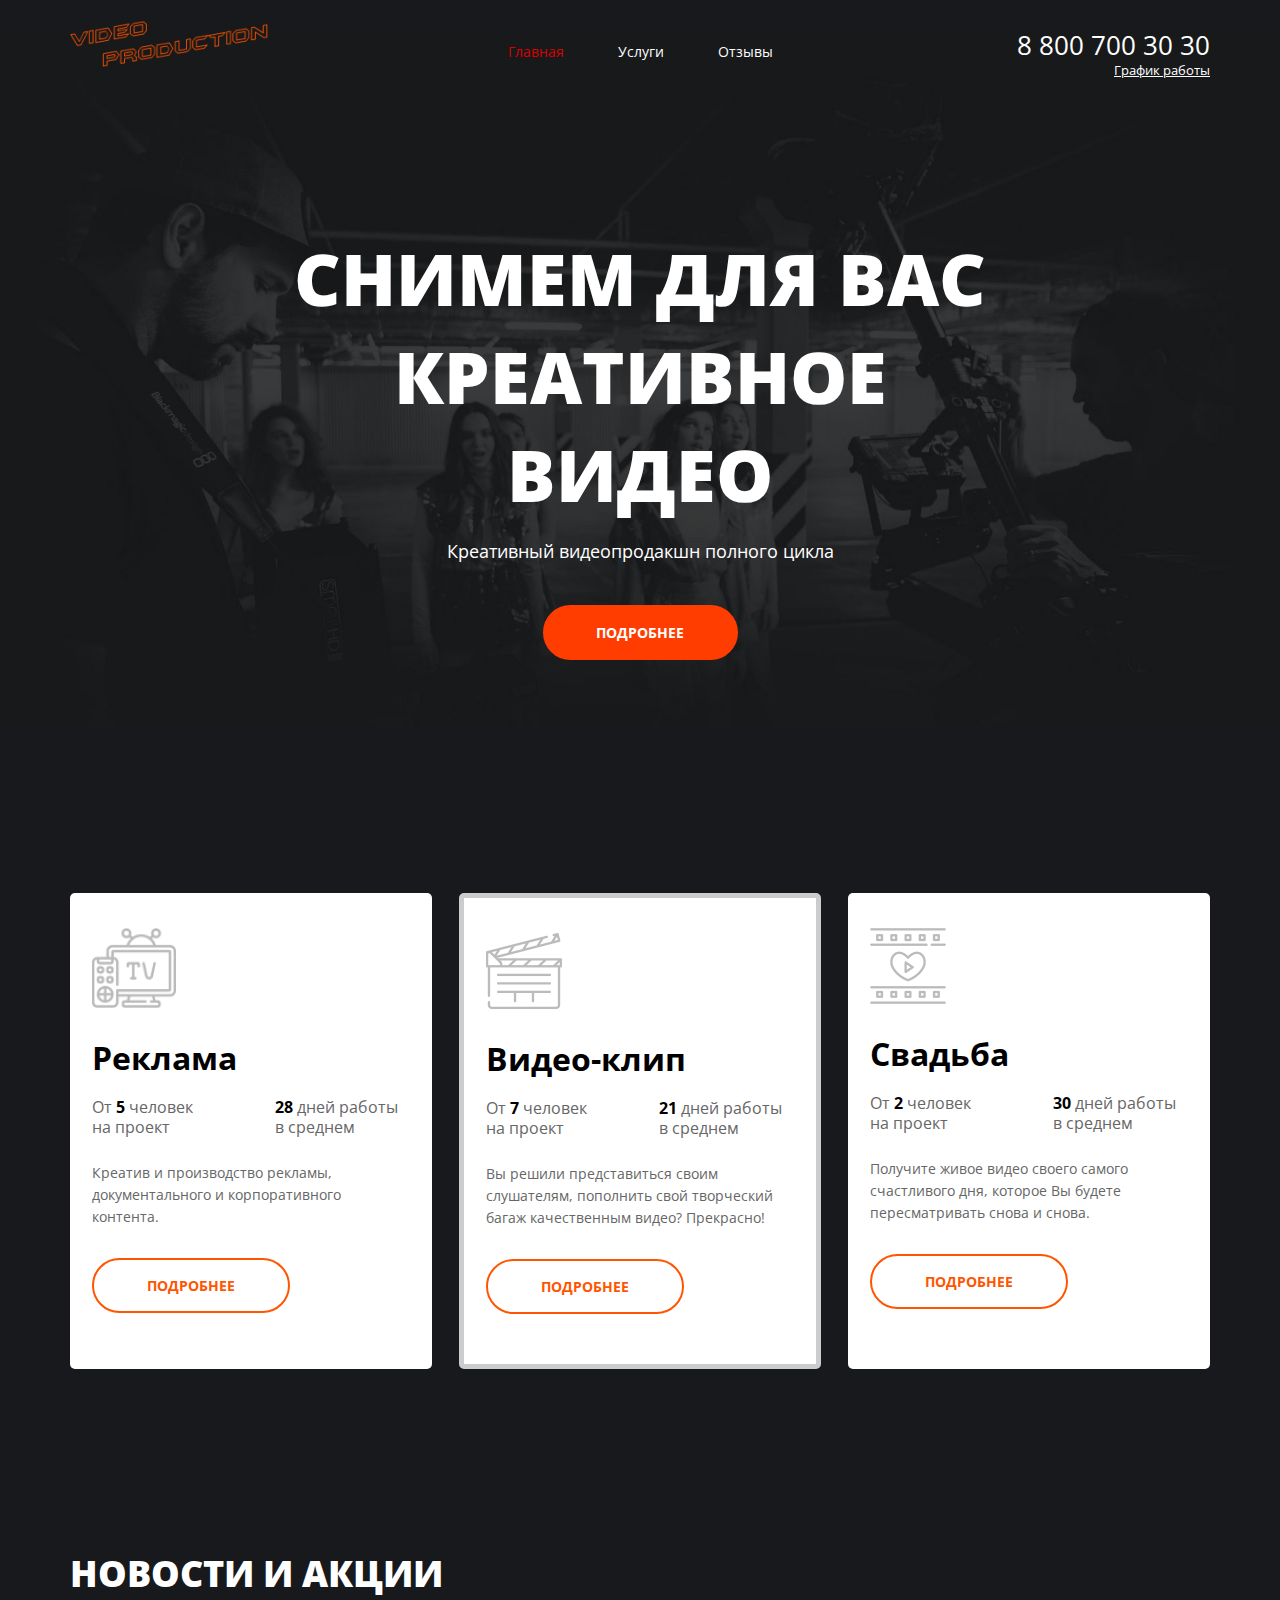
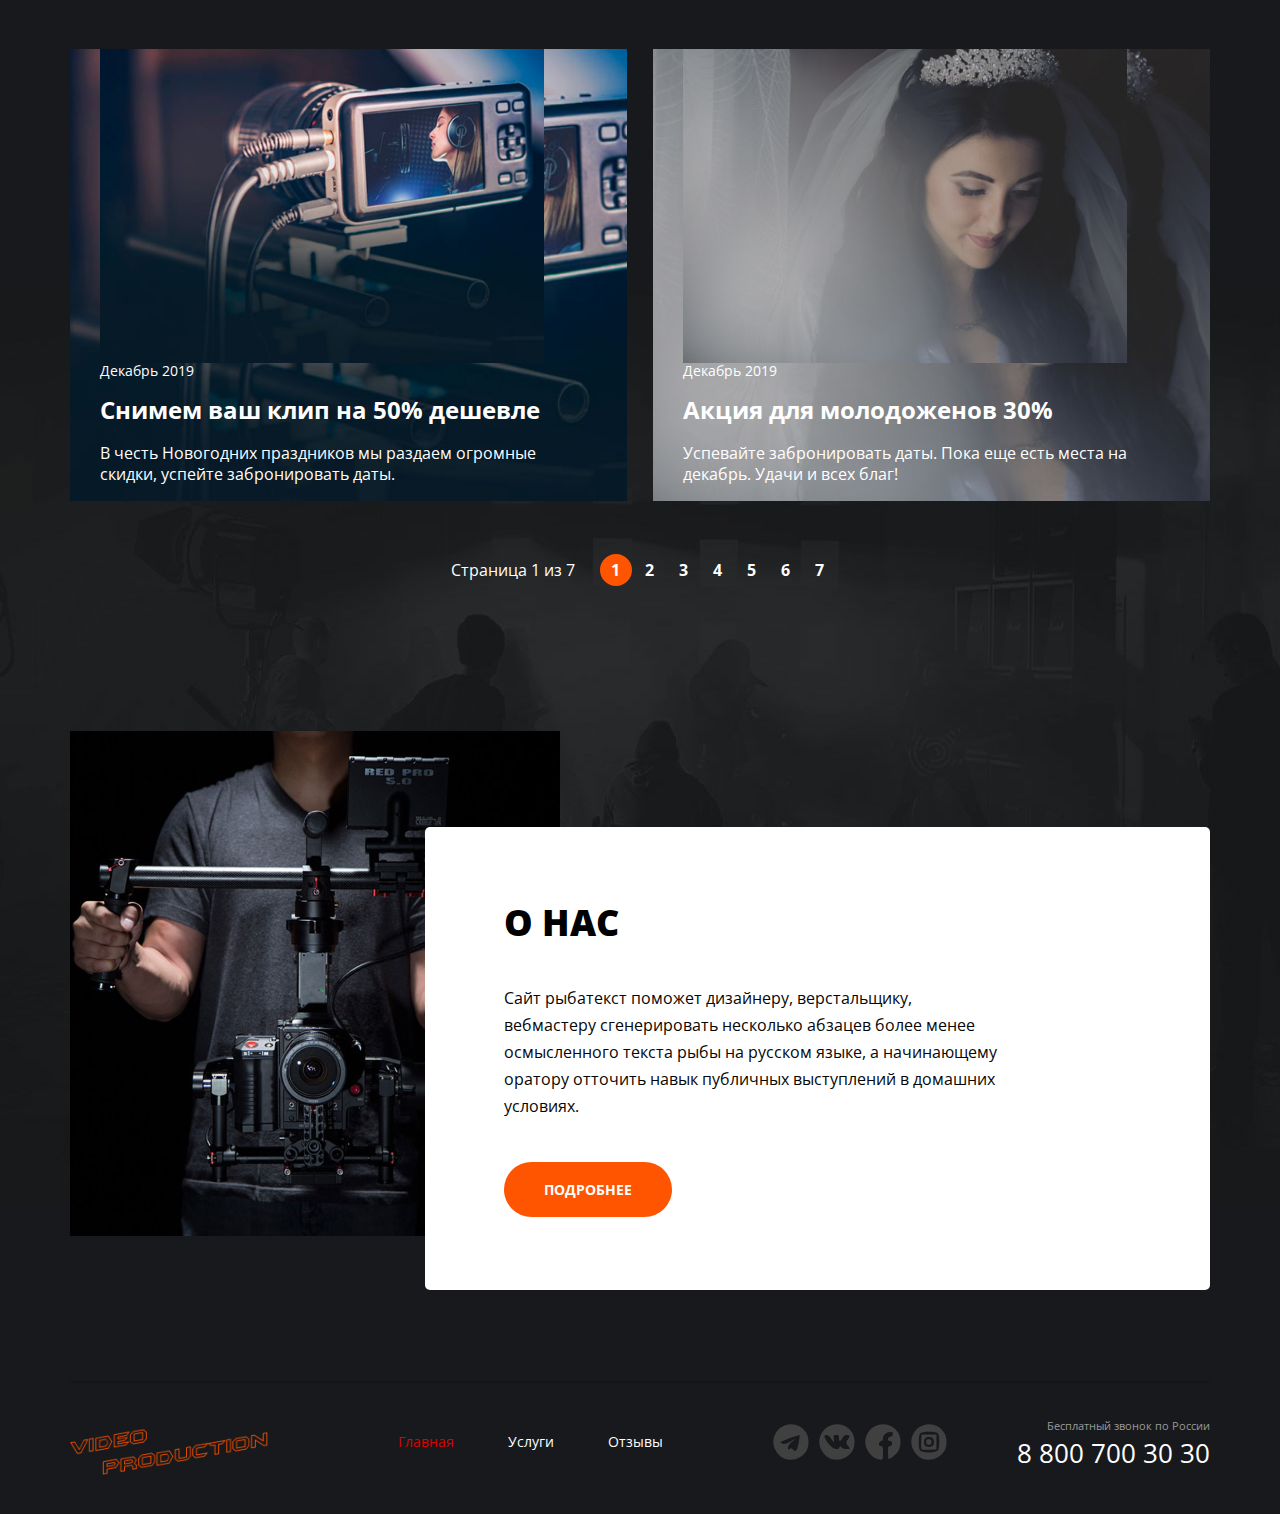
==== commit 6252615c: "Add path images at section news_and_promo" ====
--- a/index.html
+++ b/index.html
@@ -101,7 +101,7 @@
                         <h2 class="nap__title">Новости и акции</h2>
                         <div class="nap__promo-blocks">
                             <div class="nap__promo camera">
-                                <img src="#" alt="" class="nap__img">
+                                <img src="./img/nap/camera.jpg" alt="camera" class="nap__img">
                                 <time class="nap__date">Декабрь 2019</time>
                                 <h3 class="nap__promo-title">Снимем ваш клип на 50% дешевле</h3>
                                 <p class="nap__info">В честь Новогодних праздников мы раздаем огромные скидки,
@@ -110,7 +110,7 @@
 
                             </div>
                             <div class="nap__promo wedding">
-                                <img src="#" alt="" class="nap__img">
+                                <img src="./img/nap/wedding.jpg" alt="wedding" class="nap__img">
                                 <time class="nap__date">Декабрь 2019</time>
                                 <h3 class="nap__promo-title">Акция для молодоженов 30%</h3>
                                 <p class="nap__info">Успевайте забронировать даты. Пока еще есть места на декабрь.
@@ -183,4 +183,4 @@
     </div>
 </body>
 
-</html>+</html>
--- a/css/style.css
+++ b/css/style.css
@@ -1,6 +1,7 @@
 @import url(./layout/normalize.css);
 @import url(./layout/base.css);
 @import url(./blocks/header.css);
+@import url(./blocks/logo.css);
 @import url(./blocks/menu.css);
 @import url(./blocks/contacts.css);
 @import url(./blocks/page-wrapper.css);
